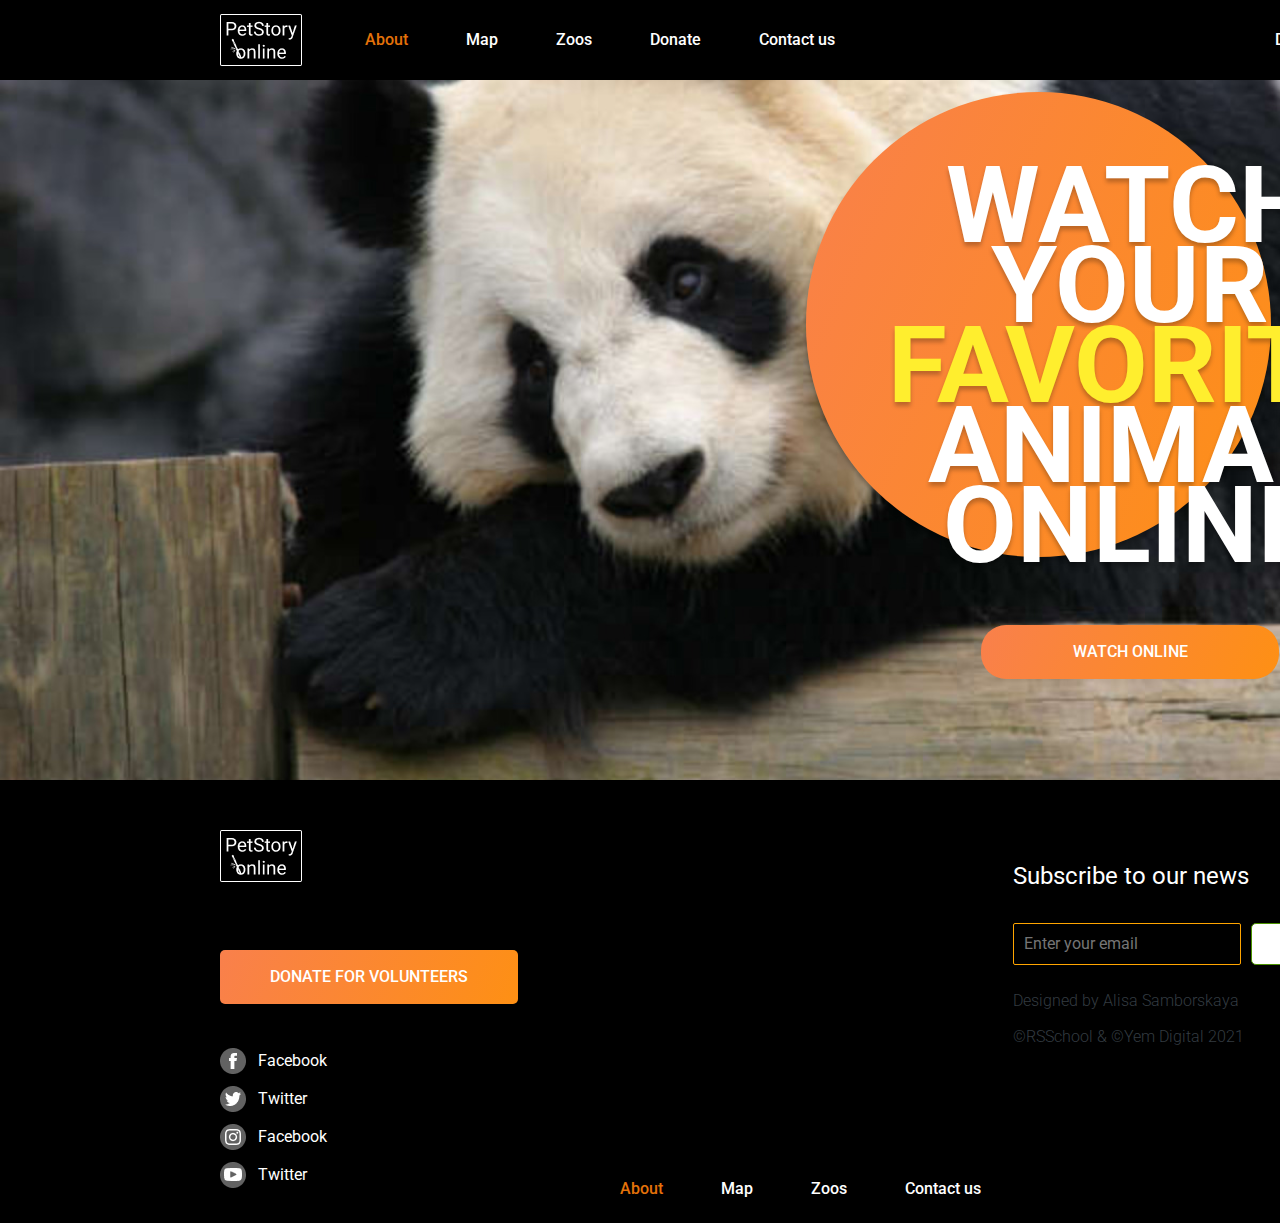
==== pages/donate/index.html @ ec84fdbc "add: donate template page" ====
<!DOCTYPE html lang="en">
<html>

<head>
  <meta charset="utf-8">

  <meta http-equiv="X-UA-Compatible" content="IE=edge">
  <title>Online ZOO</title>
  <meta name="description" content="Online Zoo - RS School task">
  <meta name="viewport" content="width=device-width, initial-scale=1">
  <link href="https://fonts.googleapis.com/css2?family=Roboto:wght@300;400;500;700&display=swap" rel="stylesheet">
  <link rel="stylesheet" href="../../assets/styles/normalize.css">
  <link rel="stylesheet" href="style.css">
</head>

<body>

  <header class="header">
    <h1 class="header_heading">PetStory Online</h1>
    <div class="header_wrapper">
      <div class="menu_wrapper">
        <a href="index.html"><img class="header_logo" src="../../assets/icons/logo_footer.png"
            alt="Online Zoo - logo"></a>

        <nav class="nav">

          <ul>
            <li><a class="nav_link current_page" href="index.html">About</a></li>
            <li><a class="nav_link" href="#map">Map</a></li>
            <li><a class="nav_link" href="#zoos">Zoos</a></li>
            <li><a class="nav_link" href="#donate">Donate</a></li>
            <li><a class="nav_link" href="#contact">Contact us</a></li>
          </ul>
        </nav>
        <a href="https://www.figma.com/file/jfEFwkXVj1WRq7sUHDr8os/PetStory-online" class="header_link">Designed by
          &copy;</a>
      </div>
    </div>
    <div class="header_banner">
      <div class="header_circle">
        <div class="header_title">Watch your <span class="yellow-text">favorite</span>
          animal online
          <button class="site_button button_rounded">Watch Online</button>
        </div>
      </div>

    </div>
  </header>





  <footer class="footer">
    <div class="section_wrapper">
      <div class="footer_wrapper">
        <div class="footer_left">
          <div class="logo footer_logo">
            <a href="#about">
              <img src="../../assets/icons/logo_footer.png" alt="PetStory logo">
              <h1 hidden>PetStory online</h1>
            </a>
          </div>
          <div class="site_button button_sharp">
            <a href="./pages/donate/index.html">Donate for volunteers</a>
          </div>


          <ul class="footer_social">
            <li class="icon_fb">
              <a href="https://facebook.com" target="_blank">
                Facebook
              </a>
            </li>
            <li class="icon_tt">
              <a href="https://twitter.com " target="_blank">
                Twitter
              </a>
            </li>
            <li class="icon_ig">
              <a href="https://instagram.com" target="_blank">
                Facebook
              </a>
            </li>
            <li class="icon_yt">
              <a href="https://youtube.com " target="_blank">
                Twitter
              </a>
            </li>
        </div>

        <div class="footer_center">
          <nav class="footer_nav nav">
            <ul>
              <li>
                <a href="#" class="nav_link  current_page">About</a>
              </li>
              <li>
                <a href="#" class="nav_link">Map</a>
              </li>
              <li>
                <a href="#" class="nav_link">Zoos</a>
              </li>
              <li>
                <a href="#" class="nav_link">Contact us</a>
              </li>
            </ul>
          </nav>
        </div>
        <div class="footer_right">
          <div class="footer_form">
            <h4 class="subtitle">Subscribe to our news</h4>
            <form class="form footer__form" action="#">
              <label class="form_label">
                <input class="footer_email" type="email" value="" title="e-mail" placeholder="Enter your email"
                  required>
              </label>
              <button class="footer_email_btn" type="submit">Submit</button>
            </form>
          </div>
          <div class="footer_copyrightk">
            <p>Designed by Alisa Samborskaya</p>
            <p>©RSSchool & ©Yem Digital 2021</p>
          </div>
        </div>

      </div>


    </div>
  </footer>


  <script src="script.js" async defer></script>
</body>

</html>
---- pages/donate/style.css ----
@import url('https://fonts.googleapis.com/css2?family=Roboto:wght@300;400;500;700&display=swap');

:root {
  --orange_main_gradient: linear-gradient(113.96deg, #F9804B 1.49%, #FE9013 101.44%);
  --yellow: #ffee2e;
  --orange_button_hover: #E47209;
  --orange_light_gradient: linear-gradient(226deg, #febdab 6.48%, #f3a9f8 22.51%, #e0d8f0 45.57%, #eaf7fe 82.33%, #eaf7fe 99.1%);
  --pink_gradient: linear-gradient(226deg, #febdab 6.48%, #f3a9f8 22.51%, #e0d8f0 45.57%, #eaf7fe 82.33%, #eaf7fe 99.1%);
  --black_blue: #333b41;
  --green: #4b9200;
  --frosted_glass_white: rgb(253, 253, 255, 0.52);
  --gray_light: #f1f3f2;
  --gray: #767474;
  --gray_smoky: #ababab;
  --rad: #d31414;
  --text_white: #ffffff;
  --orange-gradient: linear-gradient(315.75deg, rgba(254, 210, 144, 0.7) 30.06%, #FEBDAB 100.95%, rgba(254, 210, 144, 0.7) 106.36%), linear-gradient(315.75deg, rgba(254, 189, 171, 0.74) 30.06%, rgba(243, 169, 248, 0.66) 50.74%, #E0D8F0 80.49%, #EAF7FE 127.9%, #EAF7FE 149.54%), linear-gradient(315.75deg, rgba(254, 189, 171, 0.74) 30.06%, rgba(243, 169, 248, 0.66) 50.74%, #E0D8F0 80.49%, #EAF7FE 127.9%, #EAF7FE 149.54%);

}

* {
  box-sizing: border-box;
}

html {
  font-size: 10px;
}

body {
  font-family: 'Roboto', sans-serif;
  font-weight: 400;
  font-style: normal;
  line-height: 140%;
  color: var(--black_blue);

}

/* common wrapper 1160 px for all sections */
.section_wrapper {
  width: 116rem;
  margin: 0 auto;
}

h2 {
  font-family: 'Roboto';
  font-style: normal;
  font-weight: 400;
  font-size: 4.8rem;
  line-height: 120%;
  margin: 0;
  color: var(--black_blue);
}

h3 {
  font-weight: 400;
  font-style: normal;
  font-size: 3.6rem;
  color: var(--black_blue);
  text-align: center;
  line-height: 130%;
}

h4.subtitle {
  font-family: 'Roboto';
  font-style: normal;
  font-weight: 400;
  font-size: 2.4rem;
  line-height: 120%;
}

p {
  font-weight: 300;
  line-height: 130%;
  font-style: normal;
  font-size: 1.6rem;
}



.yellow-text {
  color: var(--yellow);
}

a.nav_link.current_page {
  color: var(--orange_button_hover);
}

.site_button {
  background-image: var(--orange_main_gradient);
  text-transform: uppercase;
  color: var(--text_white);
  padding: 16px 0px;
  width: 298px;
  height: 54px;
  border: none;
  font-weight: 500;
  line-height: 140%;
  font-size: 1.6rem;
  text-align: center;
  cursor: pointer;
}

.site_button a {
  text-decoration: none;
  color: white;
  text-align: center;
  padding: 16px 0px;

}

.button_rounded {
  border-radius: 25px;

}

.button_sharp {
  border-radius: 5px;
}


/* .header_circle {

  background: var(--orange_button_hover);
  border-radius: 50%;
  width: 465px;
 df height: 465px;
} */



.site_button:hover {
  background: var(--orange_button_hover);
}

.site_button:active {
  background: var(--green);
}

.wrapper {
  width: 100%;
  min-width: 160rem;
  margin: 0 auto;
}

/* HEADER  */
.header {
  width: 100%;
  min-width: 160rem;
  height: 78rem;
  background: url('../../assets/images/Giant\ Panda.png');
  background-repeat: no-repeat;
  background-position: center;
  background-size: cover;
}

.header_wrapper {
  background-color: black;
  min-width: 160rem;
  padding: 0 22rem;


}

.menu_wrapper {
  width: 116rem;
  height: 8rem;
  display: flex;
  align-items: center;
  margin: 0 auto;
}



.header_heading {
  position: absolute;
  left: -9999px;
  ;
}

.header_logo {
  width: 82px;
  height: auto;
}

.header_link {
  font-size: 1.6rem;
  color: var(--text_white);
  margin-left: auto;
  font-weight: 500;
  /* line-height: 2.2rem; */
  text-decoration: none;
  ;
}

.header_link:hover {
  color: var(--orange_button_hover);
}

.header_link:active {
  color: var(--green);
}



.header_banner {
  margin: 0 auto;
  width: 116rem;
}

div.header_circle::before {
  background: var(--orange_main_gradient);
  border-radius: 50%;
  width: 465px;
  height: 465px;
  content: "";
  display: block;
  box-shadow: 0px 4px 4px rgba(0, 0, 0, 0.25);
}

div.header_circle {
  /* background: var(--orange_main_gradient); */
  width: 574px;
  height: 474px;
  margin-left: auto;
  /* margin-top: 8.6rem; */
  position: relative;
  top: 1.2rem;

}

div.header_title {
  color: var(--text_white);
  text-transform: uppercase;
  text-align: center;
  text-shadow: 0px 4px 4px rgba(0, 0, 0, 0.25);
  font-weight: 700;
  font-size: 10.65rem;
  line-height: 75%;
  width: 500px;
  position: absolute;
  top: 7.4rem;
  left: 7.4rem;

}


.header_title .site_button {
  margin-top: 6rem;
}


/* navigation */
nav ul {
  display: flex;
  column-gap: 5.8rem;
  padding-left: 6.3rem;
}

.nav ul li {
  list-style-type: none;

}

.nav ul li a {
  text-decoration: none;
  font-size: 1.6rem;
  color: var(--text_white);
  font-weight: 500;
  line-height: 2.2rem;
}

.nav_link:hover {
  background: var(--orange_main_gradient);
  -webkit-background-clip: text;
  -webkit-text-fill-color: transparent;
  background-clip: text;

}

.nav_link:active {
  background: var(--green);
  -webkit-background-clip: text;
  -webkit-text-fill-color: transparent;
  background-clip: text;
}

/* end of navigation */
/* end of header */

/* FOOTER */
.footer {
  width: 100%;
  min-width: 160rem;
  height: 443px;
  background-color: black;
  padding-top: 5rem;
}

.footer_wrapper {
  display: flex;
  flex-direction: row;

  justify-content: space-between;
}

.footer_logo {
  margin-bottom: 6.8rem;
}

nav.footer_nav ul {
  padding: 0;
  gap: 5.8rem;
}

ul.footer_social {
  padding: 0;
  margin-top: 4.4rem;
}

ul.footer_social li {
  list-style-type: none;
  margin-bottom: 1rem;
  line-height: 2.6rem;
}

ul.footer_social li a {
  text-decoration: none;
  font-size: 1.6rem;
  color: var(--text_white);
  font-weight: 400;

}

ul.footer_social li a:active {
  color: var(--green);
}

ul.footer_social li:before {
  content: "";
  display: block;
  width: 26px;
  height: 26px;
  float: left;
  margin: 0 12px 0 0;
}

.icon_fb:before {
  background: url("../../assets/icons/facebook.png") no-repeat;
}

.icon_ig:before {
  background: url("../../assets/icons/instagram.png") no-repeat;
}

.icon_yt:before {
  background: url("../../assets/icons/youtube.png") no-repeat;
}

.icon_tt:before {
  background: url("../../assets/icons/twitter.png") no-repeat;



}

.footer_left {
  display: flex;
  flex-direction: column;
  width: 367px;
}

.footer_center {
  display: flex;
  align-items: flex-end;
}

.footer_right {
  display: flex;
  flex-direction: column;
  justify-items: flex-start;
  width: 367px;

}

.footer_form {

  justify-content: space-between;
}

.footer_form form {
  display: flex;
  gap: 10px;
}


.footer__form {
  display: flex;
  justify-content: flex-end;
  gap: 10px;
}

.footer_email {
  padding: 10px 7px 10px 10px;
  width: 228px;
  height: 42px;
  font-style: normal;
  font-weight: 400;
  font-size: 16px;
  line-height: 140%;
  color: var(--light_gray);
  background-color: transparent;
  border: 1px solid orange;
  border-radius: 2px;
}

input:focus {
  outline: none;
}

form:invalid input:focus {
  color: var(--red);
}

form:valid input:focus {
  color: var(--green);
}

input:default {
  border: 0.8px solid var(--orange);
  ;
}

input:focus:invalid {
  border: 0.8px solid var(--rad);
}

input:focus:valid {
  border: 0.8px solid var(--green);
}

form:invalid .footer_email_btn {
  border: 1px solid var(--green);
  background: white;
}

form:valid .footer_email_btn {
  border: 1px solid var(--black_blue);
  color: var(--black_blue);
}

form:valid .footer_email_btn:active {
  transform: scale(1);
  color: var(--green);
  border: 1px solid var(--green);
}

.footer_email_btn {
  width: 129px;
  height: 42px;
  font-style: normal;
  font-weight: 400;
  font-size: 16px;
  line-height: 140%;
  background: var(--light_gray);
  border-radius: 5px;
  cursor: pointer;
}



.footer_email_button:active {
  color: var(--green);
  border: 1px solid var(--green);
}



.footer_right h4 {
  color: white;

}

#input-email {
  width: 228px;
  height: 42px;
  display: block;
  background: unset;
  color: white;
  border-radius: 2px;
  border: none;
  border: 1px solid var(--Orange-2);
  padding: 10px;
}

#input-email::placeholder {
  /* padding: 10px; */
  color: #bdbdbd;
}

.submit {
  display: block;
  width: 129px;
  height: 42px;
  color: #4b9200;
  background: #f1f3f2;
  border: 1px solid #4b9200;
  border-radius: 5px;
}

/* END OF FOOTER */


/*  Section backstage */


section#backstage {

  width: 100%;
  max-width: 100%;
  padding: 14rem 0 17.8rem;
  background-image: url(../../assets/images/flower_foto1.png);
  background-position: right -29px bottom 94px;
  background-repeat: no-repeat;

}

.backstage_wrapper {
  width: 116rem;

  display: flex;
  justify-content: space-between;
}

.backstage_wrapper_img {

  width: 609px;
  height: 403px;
}

.backstage_wrapper_txt {
  width: 465px;
}

.backstage_wrapper_txt p {
  margin-top: 2rem;

  font-weight: 400;
  font-size: 16px;
  line-height: 140%;
}

.backstage_wrapper_txt h4 {
  margin-top: 5.4rem;
  margin-bottom: 3.1rem
}

.backstage_p_bottom {
  margin-bottom: 0rem;

}

.backstage_h4_subtitle {
  margin-top: 5.4rem;
}

/* end of section backstage */

#animals-gallery {
  padding-bottom: 10rem;

  background: url(../../assets/images/strelitzia\ 1.png) right 0px bottom no-repeat,
    url(../../assets/images/palm_foto.png) left 0px bottom no-repeat;
}



.pets_wrapper {
  display: flex;
  flex-wrap: wrap;
  justify-content: center;
  gap: 2rem 3rem;
  width: 100%;
  margin: 0 auto;
  margin-bottom: 8rem;
}

.pets_item {
  background: white;

  border-radius: 4px;


}

.pets_arrows {
  position: relative;
  top: 463px;
  left: 65px;
  display: flex;
  justify-content: space-between;
  width: 1322px;
}

.pets_arrows_right,
.pets_arrows_left {
  background-position: center;
  background-repeat: no-repeat;
  border-radius: 50%;
  height: 62px;
  border: none;
  width: 62px;
}

.pets_arrows_right {
  background-image: url(../../assets/icons/arrow_elips_1.svg), var(--orange-gradient);
}

.pets_arrows_left {
  background-image: url(../../assets/icons/arrow_elips_2.svg), var(--orange-gradient);
}

.pets_arrows_right:hover {
  background-image: url(../../assets/icons/arrow_elips_1.svg), var(--orange_button_hover);

}

.pets_arrows_left:hover {
  background-image: url(../../assets/icons/arrow_elips_2.svg), var(--orange_button_hover);

}

.pets_arrows_right:active {
  background-image: url(../../assets/icons/arrow_elips_1.svg), var(--green);

}

.pets_arrows_left:active {
  background-image: url(../../assets/icons/arrow_elips_2.svg), var(--green);

}


.pets_item_border {
  border-radius: 5px;

  background: linear-gradient(113.96deg, #FA6F32 1.49%, #FE9013 101.44%);

  padding: 1px;
}

img.pets_item_image {
  width: 364px;
}

.pets_item_desc_wrapper {
  display: flex;
  justify-content: space-between;
  align-items: center;
  ;
}

.pets_item_description_title {
  color: #000000;
  font-style: normal;
  font-weight: 500;
  font-size: 1.6rem;
  line-height: 140%;
  text-transform: uppercase;
  margin-top: 0.8rem;
  margin-left: 1.6rem;
  margin-bottom: 0rem;
}


.pets_item_desc_title {
  display: flex;
  flex-direction: column;
  justify-content: center;
}

.pets_item_description_text_bottom {
  font-style: normal;
  font-weight: 300;
  font-size: 1.5rem;
  line-height: 110%;
  margin: -0.2rem 0 1.3rem 1.6rem;
}

.food_icon {
  width: 48px;
  height: 38px;
  background-position: top right;
  margin-top: 1rem;
  margin-right: 1.2rem;
  ;
  background-repeat: no-repeat;
}

.meat {
  background-image: url(../../assets/icons/meet-fish_icon.svg);
  margin-top: 0.4rem;
  margin-right: 0.8rem;
  ;
  z-index: 1;
}

.herb {
  background-image: url(../../assets/icons/banana-bamboo_icon.svg);
  z-index: 1;
}

/* pick and feed section */
#pick-and-feed {
  background: var(--orange-gradient);
  padding-top: 6.9rem;
  padding-bottom: 10rem;
  ;

}

.h2_orange {
  color: #FE9013;
  text-align: center;

}

.pick_wrapper h3 {
  margin-bottom: 4rem;
}

.pick_wrapper {
  background: var(--frosted_glass_white);

  border-radius: 20px;
  padding: 4.4rem 9.9rem 5.9rem;
}

.howit_card {
  width: 168px;
  height: 244px;

}

.vector_wrapper {
  height: 168px;
  width: 69px;
  display: flex;
  align-items: center;
  /* justify-content: center; */
}

.howit_wrapper {
  display: flex;
  flex-direction: row;
  align-items: flex-start;
  justify-content: center;
  gap: 30px;
  height: 244px;

}

.icon_wrapper {
  width: 168px;
  height: 168px;
  border: orange solid 1px;
  border-radius: 5px;
  background: white;
  display: flex;
  flex-direction: column;
  justify-content: center;
  align-items: center;
}

.button_wrapper {
  margin-top: 6rem;
  width: 100%;
  text-align: center;
}

/* end of pick and feed section */

/* testimonials */


.testimonials_wrapper {
  display: flex;
  flex-direction: row;
  justify-content: space-between;
}

.testimonials_card_wrapper {
  display: flex;
  padding: 2px;
  background: var(--pink_gradient);
  border-radius: 20px;
}




#testimonials {

  background-image: url(../../assets/images/leav_foto.png);
  background-position: right -40px bottom -134px;
  background-repeat: no-repeat;
  padding-bottom: 176px;

}

#testimonials h3 {
  font-size: 3.6rem;
  line-height: 130%;
  ;
  margin-top: 14rem;
}

.testimonials_wrapper {
  display: flex;
  flex-direction: column;
  gap: 22px;
}



.testimonials_slider {
  overflow: hidden;
  position: relative;
  height: 390px;
  padding: 1px;
  margin-top: 5rem;
}

.testimonials_cards {
  position: absolute;
  top: 0;
  left: 0;
  display: flex;
  gap: 29px;
  transition: 0.5s;
}

.testimonial_card_frame {
  display: flex;
  padding: 2px;
  background: var(--pink_gradient);
  border-radius: 20px;
}

.testimonial_card {
  display: flex;
  flex-direction: column;
  gap: 10px;
  width: 264px;
  height: 386px;
  padding: 14px 13px 19px 15px;
  background-color: var(--gray_light);
  border-radius: 20px;
}

.testimonial_card_visitor {
  display: flex;
  gap: 10px;
}

.testimonial_card_img {
  width: 37px;
  height: 37px;
  background-image: url(../../assets/images/user_icon.png);
  background-position: center;
  background-repeat: no-repeat;
}

.testimonial_card_name {
  margin-top: 0rem;
  margin-bottom: 0rem;
  line-height: 120%;
  color: #000000;
}

.testimonial_card_data {
  display: flex;
  gap: 6px;
  font-weight: 300;
  font-size: 15px;
  line-height: 120%;
  color: var(--gray_smoky);
}

.testimonial_card_data p,
.testimonial_card_message {
  margin-top: 0rem;
  margin-bottom: 0rem;
}

.testimonial_card_img2 {
  background-image: url(../../assets/images/Ellipse\ 2.png);
}

.testimonial_card_img3 {
  background-image: url(../../assets/images/Ellipse\ 2-1.png);
}

.testimonial_card_img4 {
  background-image: url(../../assets/images/Ellipse\ 2-2.png);
}

.testimonial_card_message {
  overflow: hidden;
  max-height: 308px;
  font-weight: 300;
  font-size: 15px;
  line-height: 120%;
  color: var(--gray);
}

.scroll_wrapper {
  width: 116rem;
  height: 8px;
  display: flex;
}

.testimonials_scroll {
  align-self: center;
  width: 599px;
  height: 6px;
  margin-bottom: 8px;
}

.testimonials_scroll::before {
  content: '';



  background: var(--pink_gradient);
  border-radius: 5px;
}




/* end of testimonials */
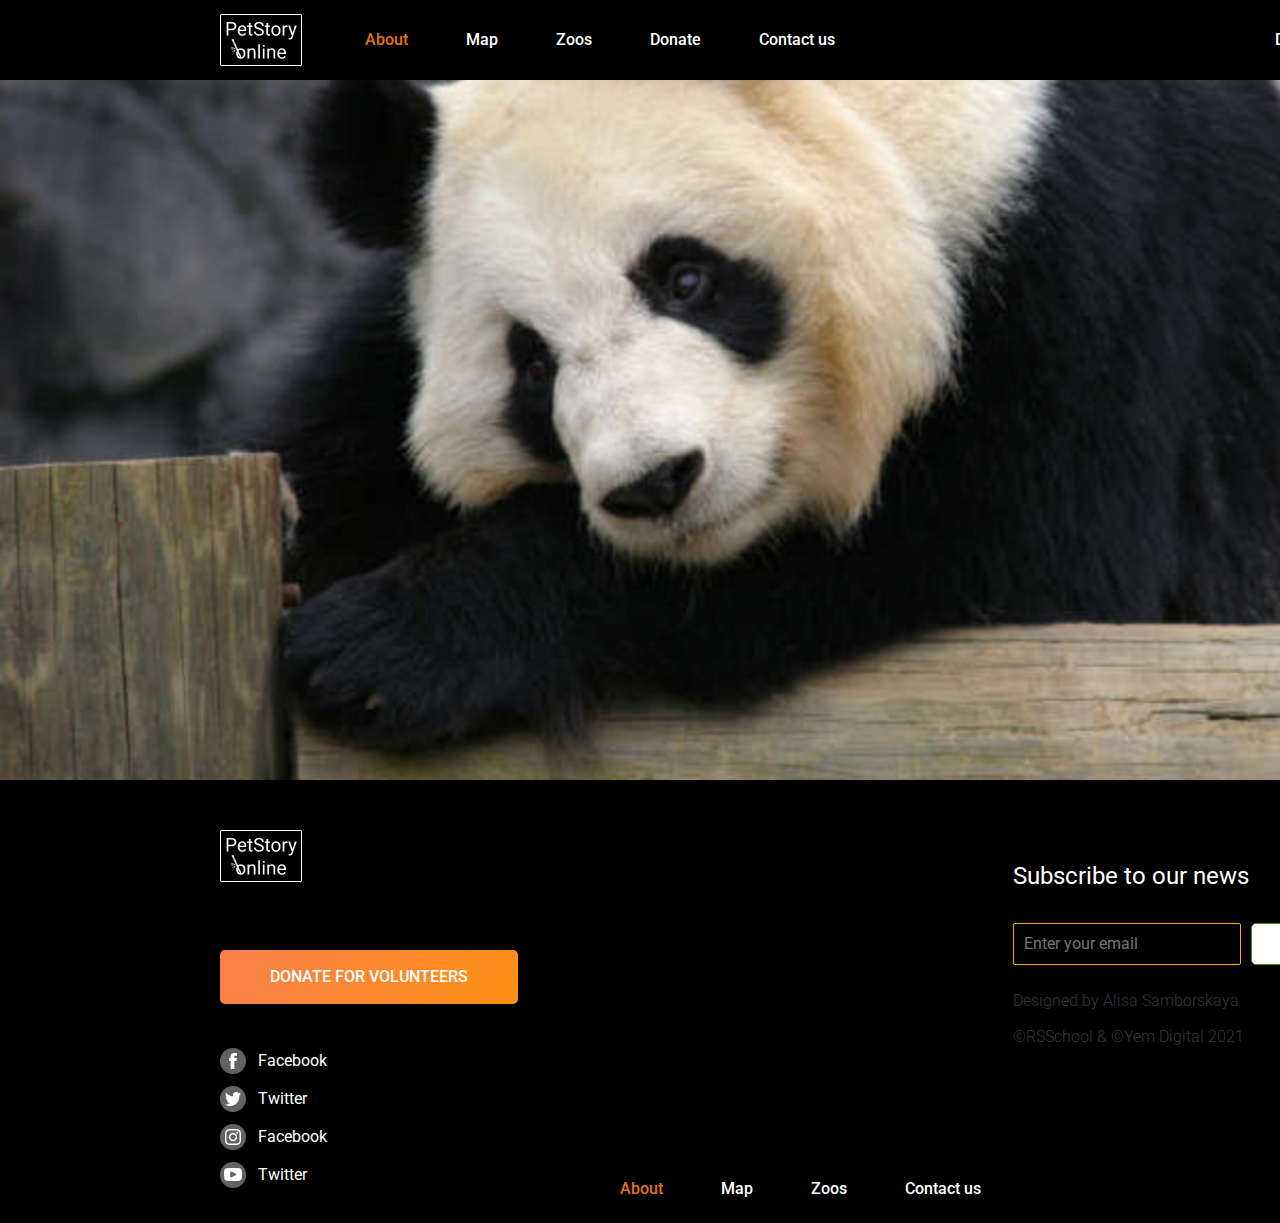
==== commit 840821af: "fix: header in donate page" ====
--- a/pages/donate/index.html
+++ b/pages/donate/index.html
@@ -37,12 +37,7 @@
       </div>
     </div>
     <div class="header_banner">
-      <div class="header_circle">
-        <div class="header_title">Watch your <span class="yellow-text">favorite</span>
-          animal online
-          <button class="site_button button_rounded">Watch Online</button>
-        </div>
-      </div>
+
 
     </div>
   </header>
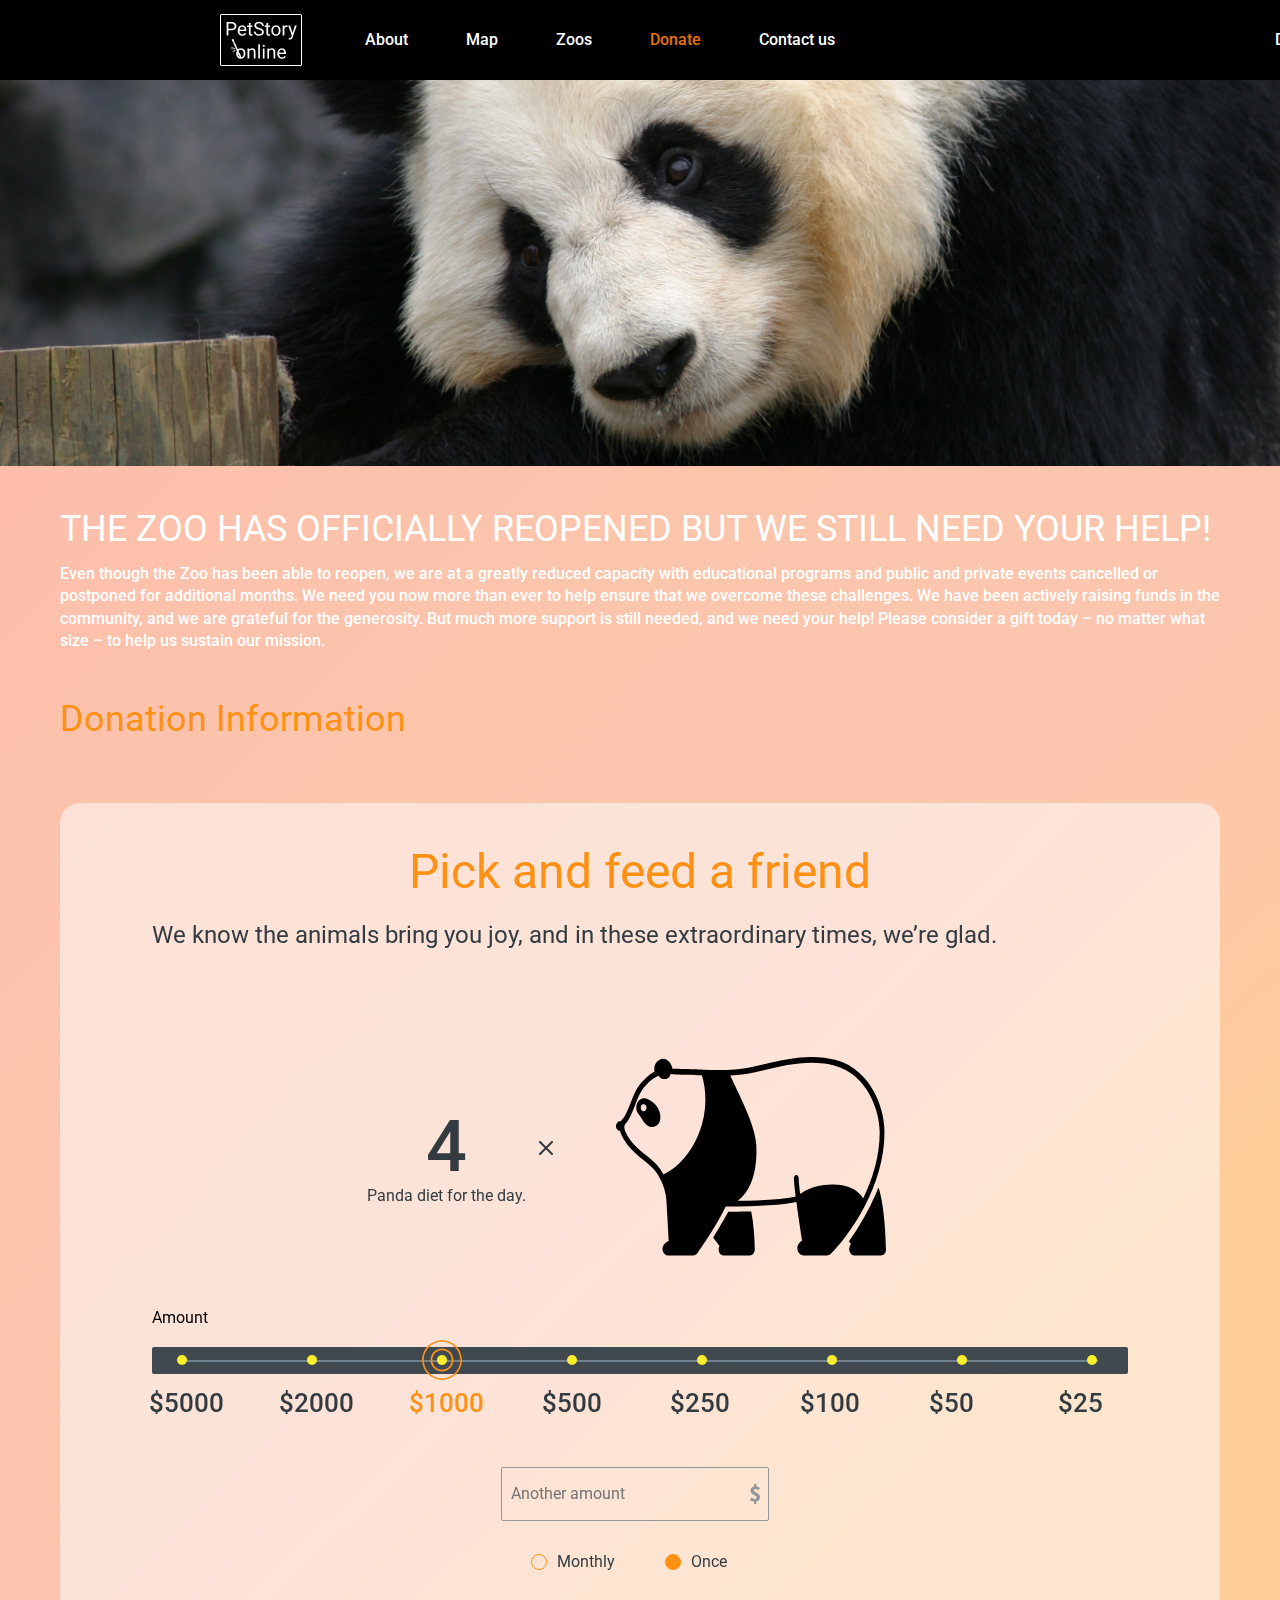
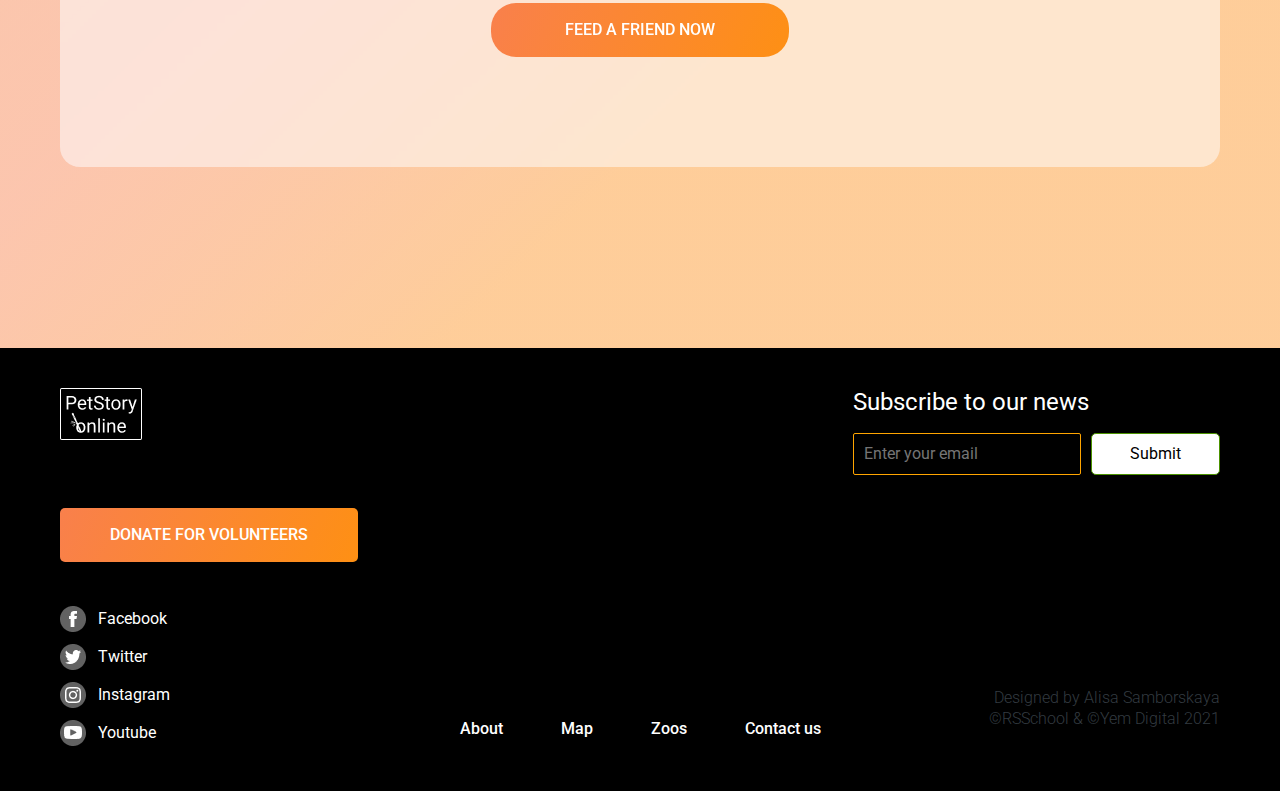
==== commit c6b28bde: "feature: add donate page" ====
--- a/pages/donate/index.html
+++ b/pages/donate/index.html
@@ -10,76 +10,187 @@
   <meta name="viewport" content="width=device-width, initial-scale=1">
   <link href="https://fonts.googleapis.com/css2?family=Roboto:wght@300;400;500;700&display=swap" rel="stylesheet">
   <link rel="stylesheet" href="../../assets/styles/normalize.css">
-  <link rel="stylesheet" href="style.css">
+  <link rel="stylesheet" href="stylex.css">
 </head>
 
 <body>
-
+  <!-- header -->
   <header class="header">
     <h1 class="header_heading">PetStory Online</h1>
     <div class="header_wrapper">
       <div class="menu_wrapper">
-        <a href="index.html"><img class="header_logo" src="../../assets/icons/logo_footer.png"
+        <a href="../main/index.html"><img class="header_logo" src="../../assets/icons/logo_footer.png"
             alt="Online Zoo - logo"></a>
 
         <nav class="nav">
 
           <ul>
-            <li><a class="nav_link current_page" href="index.html">About</a></li>
+            <li><a class="nav_link " href="index.html">About</a></li>
             <li><a class="nav_link" href="#map">Map</a></li>
             <li><a class="nav_link" href="#zoos">Zoos</a></li>
-            <li><a class="nav_link" href="#donate">Donate</a></li>
+            <li><a class="nav_link current_page" href="#">Donate</a></li>
             <li><a class="nav_link" href="#contact">Contact us</a></li>
           </ul>
         </nav>
-        <a href="https://www.figma.com/file/jfEFwkXVj1WRq7sUHDr8os/PetStory-online" class="header_link">Designed by
+        <a href="https://www.figma.com/file/jfEFwkXVj1WRq7sUHDr8os/PetStory-online" target="_blank"
+          class="header_link">Designed by
           &copy;</a>
       </div>
-    </div>
-    <div class="header_banner">
-
-
     </div>
   </header>
 
 
 
-
-
+  <main>
+    <div class="header_banner donate_banner">
+      <div class="header_banner_wrapper">
+
+      </div>
+    </div>
+    <section id="help">
+      <div class="section_wrapper">
+        <h3>THE ZOO HAS OFFICIALLY REOPENED BUT WE STILL NEED YOUR HELP!</h3>
+        <p>Even though the Zoo has been able to reopen, we are at a greatly reduced capacity
+          with educational programs and public and private events cancelled or postponed for
+          additional months. We need you now more than ever to help ensure that we overcome
+          these challenges. We have been actively raising funds in the community, and we are
+          grateful for the generosity. But much more support is still needed, and we need your
+          help!
+          Please consider a gift today – no matter what size – to help us sustain our mission.</p>
+
+
+        <h3 class="orange-text">Donation Information</h3>
+
+        <div class="help_wrapper">
+          <h2>Pick and feed a friend</h2>
+          <h5 class="subtitle_p">We know the animals bring you joy, and in these extraordinary times, we’re glad.</h5>
+
+          <div class="animal-widget">
+            <div class="animal-widget-num">
+              <div class="widget-number">4</div>
+              <span class="widget-txt">Panda diet for the day.</span>
+            </div>
+            <div class="animal-widget-x"><img src="../../assets/icons/x_icon.svg" alt="x icon"></div>
+            <div class="animal-widget-icon"><img src="../../assets/icons/panda.svg" alt="panda icon"></div>
+          </div>
+
+
+
+
+          <form class="donate-form" action="#">
+            <fieldset id="range-field">
+              <p class="widget-amount">Amount</p>
+              <div class="donate-form-warpper">
+                <span class="range-line"></span>
+                <div id="range-wrapper">
+                  <div class="range-input-box">
+                    <input id="usd-5000" type="radio" class="range-input-amount" name="amount">
+                    <span class="range-amount-icon"></span>
+                    <label id="range-txt-5000" class="range-input-value" for="usd-5000">$5000</label>
+                  </div>
+                  <div class="range-input-box">
+                    <input id="usd-2000" type="radio" class="range-input-amount" name="amount">
+                    <span class="range-amount-icon"></span>
+                    <label id="range-txt-2000" class="range-input-value" for="usd-2000">$2000</label>
+                  </div>
+                  <div class="range-input-box">
+                    <input id="usd-1000" type="radio" class="range-input-amount" name="amount" checked>
+                    <span class="range-amount-icon"></span>
+                    <label id="range-txt-1000" class="range-input-value" for="usd-1000">$1000</label>
+                  </div>
+                  <div class="range-input-box">
+                    <input id="usd-500" type="radio" class="range-input-amount" name="amount">
+                    <span class="range-amount-icon"></span>
+                    <label id="range-txt-500" class="range-input-value" for="usd-500">$500</label>
+                  </div>
+                  <div class="range-input-box">
+                    <input id="usd-250" type="radio" class="range-input-amount" name="amount">
+                    <span class="range-amount-icon"></span>
+                    <label id="range-txt-250" class="range-input-value" for="usd-250">$250</label>
+                  </div>
+                  <div class="range-input-box">
+                    <input id="usd-100" type="radio" class="range-input-amount" name="amount">
+                    <span class="range-amount-icon"></span>
+                    <label id="range-txt-100" class="range-input-value" for="usd-100">$100</label>
+                  </div>
+                  <div class="range-input-box">
+                    <input id="usd-50" type="radio" class="range-input-amount" name="amount">
+                    <span class="range-amount-icon"></span>
+                    <label id="range-txt-50" class="range-input-value" for="usd-50">$50</label>
+                  </div>
+                  <div class="range-input-box">
+                    <input id="usd-25" type="radio" class="range-input-amount" name="amount">
+                    <span class="range-amount-icon"></span>
+                    <label id="range-txt-25" class="range-input-value" for="usd-25">$25</label>
+                  </div>
+                </div>
+              </div>
+
+
+            </fieldset>
+
+            <div class="donate-form-input-wrapper">
+              <input class="donate-form-input-cash" type="number" pattern="[0-9]{4}" min="0" max="9999" step="1"
+                id="donate-form-num" placeholder="Another amount" name="donate-form-num">
+              <span class="donate-form-suffix"></span>
+            </div>
+            <div class="donate-form-radio">
+              <div class="radio-group">
+                <input class="orange-radio" type="radio" id="form-monthly" name="subscription-form" value="monthly">
+                <label for="form-monthly">Monthly</label>
+              </div>
+
+              <div class="radio-group">
+                <input class="orange-radio" type="radio" id="form-once" name="subscription-form" value="Once" checked>
+                <label for="form-once">Once</label>
+              </div>
+            </div>
+            <div class="button_wrapper">
+              <button type="submit" class="site_button button_rounded">Feed a friend now</button>
+            </div>
+          </form>
+
+        </div>
+      </div>
+    </section>
+  </main>
+
+
+  <!-- footer -->
   <footer class="footer">
     <div class="section_wrapper">
       <div class="footer_wrapper">
         <div class="footer_left">
           <div class="logo footer_logo">
-            <a href="#about">
+            <a href="#">
               <img src="../../assets/icons/logo_footer.png" alt="PetStory logo">
               <h1 hidden>PetStory online</h1>
             </a>
           </div>
           <div class="site_button button_sharp">
-            <a href="./pages/donate/index.html">Donate for volunteers</a>
+            <a href="../../pages/donate/index.html">Donate for volunteers</a>
           </div>
 
 
           <ul class="footer_social">
             <li class="icon_fb">
-              <a href="https://facebook.com" target="_blank">
+              <a href="https://www.facebook.com" target="_blank">
                 Facebook
               </a>
             </li>
             <li class="icon_tt">
-              <a href="https://twitter.com " target="_blank">
+              <a href="https://www.twitter.com " target="_blank">
                 Twitter
               </a>
             </li>
             <li class="icon_ig">
               <a href="https://instagram.com" target="_blank">
-                Facebook
+                Instagram
               </a>
             </li>
             <li class="icon_yt">
-              <a href="https://youtube.com " target="_blank">
-                Twitter
+              <a href="https://www.youtube.com " target="_blank">
+                Youtube
               </a>
             </li>
         </div>
@@ -88,16 +199,16 @@
           <nav class="footer_nav nav">
             <ul>
               <li>
-                <a href="#" class="nav_link  current_page">About</a>
-              </li>
-              <li>
-                <a href="#" class="nav_link">Map</a>
-              </li>
-              <li>
-                <a href="#" class="nav_link">Zoos</a>
-              </li>
-              <li>
-                <a href="#" class="nav_link">Contact us</a>
+                <a href="../main/index.html" class="nav_link">About</a>
+              </li>
+              <li>
+                <a class="nav_link">Map</a>
+              </li>
+              <li>
+                <a class="nav_link">Zoos</a>
+              </li>
+              <li>
+                <a class="nav_link">Contact us</a>
               </li>
             </ul>
           </nav>
@@ -125,8 +236,8 @@
     </div>
   </footer>
 
-
-  <script src="script.js" async defer></script>
+  <script src="script.js"></script>
 </body>
 
+
 </html>--- a/pages/donate/stylex.css
+++ b/pages/donate/stylex.css
@@ -0,0 +1,1347 @@
+:root {
+  --orange_main_gradient: linear-gradient(113.96deg, #F9804B 1.49%, #FE9013 101.44%);
+  --yellow: #ffee2e;
+  --orange_button_hover: #E47209;
+  --orange_light_gradient: linear-gradient(226deg, #febdab 6.48%, #f3a9f8 22.51%, #e0d8f0 45.57%, #eaf7fe 82.33%, #eaf7fe 99.1%);
+  --pink_gradient: linear-gradient(226deg, #febdab 6.48%, #f3a9f8 22.51%, #e0d8f0 45.57%, #eaf7fe 82.33%, #eaf7fe 99.1%);
+  --black_blue: #333b41;
+  --green: #4b9200;
+  --frosted_glass_white: rgb(253, 253, 255, 0.52);
+  --gray_light: #f1f3f2;
+  --gray: #767474;
+  --gray_smoky: #ababab;
+  --rad: #d31414;
+  --text_white: #ffffff;
+  --orange-gradient: linear-gradient(315.75deg, rgba(254, 210, 144, 0.7) 30.06%, #FEBDAB 100.95%, rgba(254, 210, 144, 0.7) 106.36%), linear-gradient(315.75deg, rgba(254, 189, 171, 0.74) 30.06%, rgba(243, 169, 248, 0.66) 50.74%, #E0D8F0 80.49%, #EAF7FE 127.9%, #EAF7FE 149.54%), linear-gradient(315.75deg, rgba(254, 189, 171, 0.74) 30.06%, rgba(243, 169, 248, 0.66) 50.74%, #E0D8F0 80.49%, #EAF7FE 127.9%, #EAF7FE 149.54%);
+
+}
+
+* {
+  box-sizing: border-box;
+  padding: 0;
+  margin: 0;
+}
+
+fieldset {
+  border: none;
+}
+
+
+html {
+  font-size: 10px;
+  scroll-behavior: smooth;
+}
+
+body {
+  font-family: 'Roboto', sans-serif;
+  font-weight: 400;
+  font-style: normal;
+  line-height: 140%;
+  color: var(--black_blue);
+
+}
+
+main {
+  margin: 0 auto;
+}
+
+.section_wrapper {
+  width: 116rem;
+  margin: 0 auto;
+}
+
+/* TYPO */
+
+
+h2 {
+  font-family: 'Roboto';
+  font-style: normal;
+  font-weight: 400;
+  font-size: 4.8rem;
+  line-height: 120%;
+  margin: 0;
+  color: var(--black_blue);
+}
+
+h3 {
+  font-weight: 400;
+  font-style: normal;
+  font-size: 3.6rem;
+  color: var(--black_blue);
+  text-align: center;
+  line-height: 130%;
+}
+
+h4.subtitle {
+  font-family: 'Roboto';
+  font-style: normal;
+  font-weight: 400;
+  font-size: 2.4rem;
+  line-height: 120%;
+  margin-bottom: 1.6rem;
+}
+
+p {
+  font-weight: 300;
+  line-height: 130%;
+  font-style: normal;
+  font-size: 1.6rem;
+}
+
+
+
+.yellow-text {
+  color: var(--yellow);
+}
+
+
+
+a.nav_link.current_page {
+  color: var(--orange_button_hover);
+}
+
+a.nav_link {
+  cursor: poiner;
+}
+
+.header_wrapper {
+  background-color: black;
+  width: 100%;
+  padding: 0 22rem;
+
+
+}
+
+.menu_wrapper {
+  width: 116rem;
+  height: 8rem;
+  display: flex;
+  align-items: center;
+  margin: 0 auto;
+}
+
+
+
+.header_heading {
+  position: absolute;
+  left: -9999px;
+  ;
+}
+
+.header_logo {
+  width: 82px;
+  height: auto;
+}
+
+.header_link {
+  font-size: 1.6rem;
+  color: var(--text_white);
+  margin-left: auto;
+  font-weight: 500;
+  /* line-height: 2.2rem; */
+  text-decoration: none;
+  ;
+}
+
+.header_link:hover {
+  color: var(--orange_button_hover);
+}
+
+.header_link:active {
+  color: var(--green);
+}
+
+div.header_title {
+  color: var(--text_white);
+  text-transform: uppercase;
+  text-align: center;
+  text-shadow: 0px 4px 4px rgba(0, 0, 0, 0.25);
+  font-weight: 700;
+  font-size: 10.65rem;
+  line-height: 75%;
+  width: 500px;
+  position: absolute;
+  top: 7.4rem;
+  left: 7.4rem;
+
+}
+
+
+.header_title .site_button {
+  margin-top: 6rem;
+}
+
+.header_banner_wrapper {
+  margin: 0 auto;
+  width: 116rem;
+}
+
+.header_banner {
+  width: 100%;
+  height: 70rem;
+  background: url('../../assets/images/Giant\ Panda.png') 10%;
+  background-repeat: no-repeat;
+
+  background-size: cover;
+}
+
+.donate_banner {
+  height: 38.6rem;
+  background: url('../../assets/images/panda_bg.png');
+  background-repeat: no-repeat;
+  background-size: cover;
+  background-position: 0 0px;
+}
+
+div.header_circle::before {
+  background: var(--orange_main_gradient);
+  border-radius: 50%;
+  width: 465px;
+  height: 465px;
+  content: "";
+  display: block;
+  box-shadow: 0px 4px 4px rgba(0, 0, 0, 0.25);
+}
+
+div.header_circle {
+  /* background: var(--orange_main_gradient); */
+  width: 574px;
+  height: 474px;
+  margin-left: auto;
+  /* margin-top: 8.6rem; */
+  position: relative;
+  top: 1.2rem;
+
+}
+
+nav ul {
+  display: flex;
+  column-gap: 5.8rem;
+  padding-left: 6.3rem;
+}
+
+.nav ul li {
+  list-style-type: none;
+
+}
+
+.nav ul li a {
+  text-decoration: none;
+  font-size: 1.6rem;
+  color: var(--text_white);
+  font-weight: 500;
+  line-height: 2.2rem;
+}
+
+.nav_link:hover {
+  background: var(--orange_main_gradient);
+  -webkit-background-clip: text;
+  -webkit-text-fill-color: transparent;
+  background-clip: text;
+  cursor: pointer;
+
+}
+
+.nav_link:active {
+  background: var(--green);
+  -webkit-background-clip: text;
+  -webkit-text-fill-color: transparent;
+  background-clip: text;
+}
+
+/* Watch block */
+
+.watch-block {
+  width: 100%;
+  height: 750px;
+  background-image: url(../../assets/images/giant_panda.png);
+  background-position: center;
+  background-repeat: no-repeat;
+  background-size: 100%;
+  box-sizing: border-box;
+}
+
+
+
+.watch-text {
+  position: absolute;
+  width: 500.31px;
+  height: 400px;
+  left: calc(50% - 500.31px/2 + 330.15px);
+  top: 70px;
+}
+
+.watch-text p {
+  font-style: normal;
+  font-weight: 700;
+  font-size: 106.496px;
+  line-height: 75%;
+
+  text-align: center;
+  text-transform: uppercase;
+
+  color: #FFFFFF;
+}
+
+.yellow-text {
+  color: #FFEE2E
+}
+
+
+
+/* Back */
+
+#backstage {
+  width: 100%;
+  height: 500px;
+  position: relative;
+
+
+}
+
+.flowers-backg {
+  position: absolute;
+  right: 0;
+  top: -120px;
+}
+
+.backstage-wrapper {
+  display: flex;
+  width: 116rem;
+  height: 40rem;
+  margin: 140px auto;
+
+}
+
+.backstage-txt {
+  padding: 0 0 0 8.7rem;
+}
+
+.backstage-txt h2 {
+  font-style: normal;
+  margin: 0;
+  font-weight: 400;
+  font-size: 48px;
+  line-height: 120%;
+  color: var(--black_blue);
+  margin-bottom: 2rem
+}
+
+.backstage-txt h2+p {
+
+  line-height: 130%;
+
+
+
+
+}
+
+.backstage-txt p {
+  font-style: normal;
+  font-weight: 400;
+  font-size: 16px;
+  line-height: 140%;
+  color: var(--black_blue);
+
+
+
+}
+
+.backstage-txt h4 {
+  font-style: normal;
+  font-weight: 400;
+  font-size: 2.4rem;
+  line-height: 250%;
+  color: var(--black_blue);
+  margin-block: 4rem 1.8rem;
+}
+
+/* Animals */
+
+
+#pets {
+  position: relative;
+  padding-bottom: 100px;
+}
+
+
+
+
+#pets .animal_cards {
+  display: grid;
+  grid-template-columns: repeat(3, 1fr);
+  gap: 20px 30px;
+  margin-top: 8rem;
+  position: relative;
+}
+
+#pets h3 {
+  font-size: 16px;
+  font-weight: 500;
+  line-height: 22.4px;
+  text-align: left;
+}
+
+#pets h4 {
+  font-size: 15px;
+  font-weight: 300;
+  line-height: 18px;
+}
+
+#pets figure {
+  border: 1px solid #FA6F32;
+  border-radius: 5px;
+  position: relative;
+  width: 366px;
+  overflow: hidden;
+}
+
+.pet_caption {
+
+  display: flex;
+  align-items: center;
+  justify-content: space-between;
+  padding: 8px 13px 13px 16px;
+  width: 100%;
+  background-color: white;
+  position: relative;
+  bottom: 0;
+  transition: all 1s;
+
+}
+
+@keyframes hover_pet {
+  0% {
+    filter: brightness(1);
+    transform: translateY(0);
+  }
+
+  100% {
+    filter: brightness(0.1);
+    opacity: 0.7;
+    transform: scale(1.5);
+  }
+}
+
+figure img:hover {
+
+  animation: hover_pet 1s ease 0s 1 normal forwards
+}
+
+figure:hover .pet_caption {
+  bottom: 150px;
+}
+
+
+
+
+#pets .right_button,
+#pets .left_button {
+  position: absolute;
+  top: calc(50% - 31px);
+  background: linear-gradient(113.96deg, #F9804B 1.49%, #FE9013 101.44%);
+  border: orange;
+  width: 62px;
+  height: 62px;
+
+  border-radius: 50%;
+}
+
+#pets button:hover {
+  background: #E47209;
+  cursor: pointer;
+}
+
+#pets button:active {
+  background: #4B9200;
+}
+
+#pets button:disabled {
+  background: #767474;
+}
+
+#pets .left_button {
+  position: absolute;
+  left: calc(-62px - 20px);
+}
+
+#pets .right_button {
+  position: absolute;
+  right: calc(-20px - 62px);
+}
+
+#pets .fav_wrapper {
+  display: flex;
+  justify-content: space-around;
+}
+
+#pets .fav_wrapper .fav_button {
+  padding: 16px 0;
+  width: 298px;
+  background: linear-gradient(113.96deg, #F9804B 1.49%, #FE9013 101.44%);
+  ;
+  border: transparent;
+  border-radius: 25px;
+  font-size: 16px;
+  font-weight: 500;
+  line-height: 22px;
+  text-align: center;
+  color: #FFF;
+  margin: 80px auto 0;
+}
+
+#pets .fav_wrapper .fav_button:hover {
+  background: #E47209;
+  cursor: pointer;
+}
+
+#pets .fav_wrapper .fav_button:active {
+  background: #4B9200;
+}
+
+#palm,
+#strelitzia {
+  position: absolute;
+  bottom: 0;
+
+}
+
+#strelitzia {
+  right: 0;
+}
+
+#palm {
+  left: 0;
+}
+
+/* pick and feed section */
+#pick-and-feed {
+  background: var(--orange-gradient);
+  padding-top: 6rem;
+  padding-bottom: 10rem;
+  ;
+
+}
+
+.pick_wrapper a {
+  text-decoration-color: orange;
+  /* background-color: transparent; */
+  color: var(--black_blue);
+}
+
+.pick_wrapper a:hover {
+
+  background-color: white;
+
+}
+
+.h2_orange {
+  color: #FE9013;
+  text-align: center;
+
+}
+
+.pick_wrapper h3 {
+  margin-bottom: 4rem;
+  margin-top: 4rem;
+}
+
+.pick_wrapper h4.subtitle {
+  margin-bottom: 4rem;
+  margin-top: 3.8rem;
+}
+
+.pick_wrapper {
+  background: var(--frosted_glass_white);
+
+  border-radius: 20px;
+  padding: 4.4rem 9.9rem 5.9rem;
+}
+
+.howit_card {
+  width: 168px;
+  height: 244px;
+
+}
+
+.vector_wrapper {
+  height: 158px;
+  width: 69px;
+  display: flex;
+  align-items: center;
+
+}
+
+.howit_wrapper {
+  display: flex;
+  flex-direction: row;
+  align-items: flex-start;
+  justify-content: center;
+  gap: 30px;
+  height: 244px;
+
+}
+
+p.description {
+  margin-top: 4rem;
+}
+
+.icon_wrapper {
+  width: 168px;
+  height: 168px;
+  border: orange solid 1px;
+  border-radius: 5px;
+  background: white;
+  display: flex;
+  flex-direction: column;
+  justify-content: center;
+  align-items: center;
+}
+
+.button_wrapper {
+  margin-top: 3rem;
+  width: 100%;
+  text-align: center;
+}
+
+
+/* end of pick and feed section */
+
+/* Testimonials */
+
+#testimonials {
+  height: 775px;
+  width: 100%;
+  overflow: auto;
+  display: flex;
+  justify-content: center;
+  margin-top: 15rem;
+  position: relative;
+
+  background-image: url(../../assets/images/leav_foto.png);
+  background-position: right -40px bottom -134px;
+  background-repeat: no-repeat;
+}
+
+.leaf-pic {
+  position: absolute;
+  right: 0;
+  bottom: 0;
+}
+
+
+.testimonials-block {
+  width: 1160px;
+  height: 650px;
+  position: relative;
+}
+
+.testimonials-block h3 {
+  font-style: normal;
+  font-weight: 400;
+  font-size: 36px;
+  line-height: 130%;
+  text-align: center;
+  color: #333B41;
+
+}
+
+.testimonials h3 {
+
+  margin-top: 2rem
+}
+
+.testimonials-cards-block {
+  width: 100%;
+  height: 430px;
+  display: flex;
+  flex-direction: row;
+  overflow-x: auto;
+  gap: 30px;
+  margin-top: 43px;
+}
+
+.testimonials-card {
+  min-width: 268px;
+  margin: 2px;
+  height: 390px;
+  border-image: linear-gradient;
+  background: #F1F3F2;
+  border-radius: 20px;
+  position: relative;
+}
+
+.testimonials-card::before {
+  border-radius: 20px;
+  content: '';
+  background-image: linear-gradient(#FEBDABBD 74%, #F3A9F8A8 66%, #E0D8F0 100%);
+  top: -3px;
+  left: -3px;
+  bottom: -3px;
+  right: -3px;
+  position: absolute;
+  z-index: -1;
+}
+
+.testimonials-card-profile {
+  max-width: 100%;
+  max-height: 80px;
+  display: flex;
+  padding-top: 14px;
+}
+
+.testimonials-card-profile img {
+  width: 40px;
+  height: 40px;
+  margin-left: 15px;
+}
+
+.profile-log {
+  min-width: 100px;
+  margin: 0;
+  padding: 0;
+  display: flex;
+  flex-direction: column;
+  justify-content: center;
+  margin-left: 15px;
+}
+
+.profile-log h5 {
+  margin: 0;
+  font-style: normal;
+  font-weight: 400;
+  font-size: 16px;
+  line-height: 120%;
+}
+
+.profile-log h6 {
+  margin: 0;
+  font-style: normal;
+  font-weight: 300;
+  font-size: 15px;
+  line-height: 120%;
+  color: #BDBDBD;
+}
+
+.testimonial-card-text {
+  margin: 0 auto;
+  max-width: 220px;
+  max-height: 300px;
+  overflow: hidden;
+}
+
+.testimonial-card-text p {
+  font-style: normal;
+  font-weight: 300;
+  font-size: 15px;
+  line-height: 120%;
+  color: #767474;
+}
+
+/* Scrollbar for testimonials */
+
+.testimonials-cards-block::-webkit-scrollbar {
+  height: 6px;
+  border-radius: 5px;
+}
+
+.testimonials-cards-block::-webkit-scrollbar-track {
+  background: #f1f1f1;
+  border-radius: 5px;
+  width: 100px;
+  margin: 200px;
+}
+
+.testimonials-cards-block::-webkit-scrollbar-thumb {
+  background: #FE9013;
+  border-radius: 5px;
+}
+
+.testimonials-block button {
+  position: absolute;
+  bottom: 0px;
+}
+
+/* help */
+#help {
+  background: var(--orange-gradient);
+  padding-top: 4rem;
+  padding-bottom: 10rem;
+  min-height: 1482px;
+
+}
+
+#help h3 {
+  color: white;
+  font-style: normal;
+  font-weight: 400;
+  font-size: 3.6rem;
+  line-height: 130%;
+  text-align: left;
+}
+
+#help h3+p {
+  color: white;
+  margin-top: 1rem;
+  font-weight: 500;
+  font-size: 1.6rem;
+  font-family: 'Roboto', sans-serif;
+  line-height: 140%;
+}
+
+#help h3.orange-text {
+  color: #FE9013;
+  margin-top: 4.4rem;
+  margin-bottom: 6rem;
+}
+
+.help_wrapper {
+  background: var(--frosted_glass_white);
+  backdrop-filter: blur(2px);
+  border-radius: 20px;
+  padding: 4rem 9.2rem 6rem;
+  margin-bottom: 8rem;
+  height: 964px;
+}
+
+.help_wrapper h2 {
+  color: #FE9013;
+  font-style: normal;
+  font-weight: 400;
+  font-size: 4.8rem;
+  line-height: 120%;
+  text-align: center;
+}
+
+h5.subtitle_p {
+  font-family: 'Roboto';
+  font-style: normal;
+  font-weight: 400;
+  font-size: 24px;
+  line-height: 120%;
+  color: #333B41;
+  margin-top: 2rem;
+}
+
+/* animal widet */
+.animal-widget {
+  display: flex;
+  margin: 0 auto;
+  width: 54.6rem;
+  flex-direction: row;
+  margin-top: 6rem;
+  margin-bottom: 4.8rem;
+
+
+}
+
+.widget-txt {
+  font-family: 'Roboto';
+  font-style: normal;
+  font-weight: 400;
+  font-size: 1.6rem;
+  line-height: 140%;
+  text-align: center;
+  color: #333B41;
+}
+
+.animal-widget-num {
+  align-self: center;
+  margin-top: 6rem;
+}
+
+.widget-number {
+  font-family: 'Roboto';
+  font-style: normal;
+  font-weight: 500;
+  font-size: 72px;
+  line-height: 80%;
+  text-align: center;
+  text-transform: uppercase;
+  margin-bottom: 1rem;
+}
+
+.animal-widget-icon {
+  margin-left: 5rem;
+}
+
+.animal-widget-x {
+  width: 4rem;
+  align-self: center;
+  text-align: center;
+  margin-top: 3rem;
+}
+
+p.widget-amount {
+  font-family: 'Roboto';
+  font-style: normal;
+  font-weight: 400;
+  font-size: 16px;
+  line-height: 140%;
+
+  color: #000000;
+}
+
+.widget-cash-range {
+  width: 100%;
+  height: 4rem;
+
+}
+
+.widget-cash-bar {
+  width: 100%;
+  height: 27px;
+  background: #404950;
+  border-radius: 2px;
+  margin-top: 1.6rem;
+}
+
+/* FORM DONATE */
+
+.donate-form {
+  display: flex;
+  width: 100%;
+  flex-direction: column;
+  align-items: center;
+}
+
+.donate-form .donate-form-input-cash {
+  width: 268px;
+  height: 54px;
+  padding: 16px 9px;
+  font-family: 'Roboto';
+  font-style: normal;
+  font-weight: 400;
+  font-size: 16px;
+  line-height: 140%;
+  color: #929699;
+  background: transparent;
+  border: 1px solid #929699;
+  border-radius: 2px;
+  background: url(../../assets/icons/usd_icon.svg) no-repeat transparent;
+  background-position: 97% 50%;
+
+}
+
+.donate-form-suffix {
+  background: url(../../assets/icons/usd_icon.svg);
+  height: 20px;
+  width: 10px;
+  margin-right: 10px;
+}
+
+.donate-form-input-cash::after {
+  content: 'test';
+  display: inline;
+  position: relative;
+  right: -40px;
+}
+
+#range-field {
+  height: 120px;
+  width: 100%;
+}
+
+.donate-form-warpper {
+  margin-top: 17px;
+  width: 976px;
+  display: flex;
+  position: relative;
+  height: 27px;
+  background: #404950;
+  border-radius: 2px;
+}
+
+.range-line {
+  z-index: 0;
+  width: 915px;
+  left: 31px;
+  top: 13px;
+  position: absolute;
+  background: #72828E;
+  height: 2px;
+}
+
+#range-wrapper {
+  position: relative;
+  left: 10px;
+  display: flex;
+  justify-content: space-between;
+  width: 950px;
+  height: 100%;
+}
+
+.range-input-amount {
+  width: 40px;
+  height: 27px;
+  box-sizing: border-box;
+  position: absolute;
+  z-index: 10;
+  -webkit-appearance: none;
+}
+
+.range-amount-icon {
+  width: 10px;
+  height: 10px;
+  border-radius: 50%;
+  background: #FFEE2E;
+
+}
+
+.range-input-amount:hover~.range-amount-icon {
+  background: #4B9200;
+}
+
+.range-input-amount:checked~.range-input-value {
+  color: #FE9013;
+}
+
+
+.range-input-amount:checked~.range-amount-icon {
+  width: 40px;
+  height: 40px;
+  position: absolute;
+  background: url('../../assets/icons/range_selector.svg') no-repeat center;
+  z-index: 10;
+  overflow: visible;
+}
+
+.range-input-box {
+  width: 40px;
+  height: 27px;
+  display: flex;
+  justify-content: center;
+  align-items: center;
+  position: relative;
+}
+
+#range-wrapper:hover,
+.range-input-amount:hover {
+  cursor: pointer;
+}
+
+#range-txt-5000,
+#range-txt-2000,
+#range-txt-1000 {
+  left: -13px;
+}
+
+
+
+#range-txt-250 {
+  left: -12px;
+}
+
+#range-txt-100 {
+  left: -12px;
+}
+
+#range-txt-50 {
+  left: -13px;
+}
+
+#range-txt-25 {
+  left: -14px;
+}
+
+.range-input-value {
+  position: absolute;
+  top: 38px;
+  font-weight: 500;
+  font-size: 26px;
+  line-height: 140%;
+  color: #333B41;
+}
+
+
+
+
+.donate-form-input-wrapper {
+  margin-top: 4.3rem;
+}
+
+.donate-form-radio {
+  margin-top: 3rem;
+  display: inline-flex;
+  width: 274px;
+  gap: 50px;
+  padding-left: 2.8rem;
+}
+
+.donate-form-radio label {
+  font-family: 'Roboto';
+  font-style: normal;
+  font-weight: 400;
+  font-size: 16px;
+  line-height: 140%;
+  margin-left: 1rem;
+  color: #333B41;
+
+}
+
+.radio-group {
+  display: flex;
+  align-items: center;
+}
+
+.radio-group input.orange-radio {
+  margin: 0;
+  box-sizing: border-box;
+  width: 16px;
+  height: 16px;
+  -webkit-appearance: none;
+  border: 1px solid #FE9013;
+  border-radius: 50%;
+}
+
+.radio-group input.orange-radio:checked {
+  background: #FE9013;
+  border: 1px solid #FE9013;
+}
+
+/* FOOTER */
+.footer {
+  width: 100%;
+  min-width: 116rem;
+  height: 443px;
+  background-color: black;
+  padding-top: 4rem;
+}
+
+nav.footer_nav.nav {
+  height: 4rem;
+}
+
+.footer_wrapper {
+  display: flex;
+  flex-direction: row;
+
+  justify-content: space-between;
+}
+
+.footer_logo {
+  margin-bottom: 6.8rem;
+}
+
+nav.footer_nav ul {
+  padding: 0;
+  gap: 5.8rem;
+}
+
+.footer_copyrightk {
+  width: 100%;
+  height: 7rem;
+  text-align: right;
+}
+
+ul.footer_social {
+  padding: 0;
+  margin-top: 4.4rem;
+}
+
+ul.footer_social li {
+  list-style-type: none;
+  margin-bottom: 1rem;
+  line-height: 2.6rem;
+}
+
+ul.footer_social li a {
+  text-decoration: none;
+  font-size: 1.6rem;
+  color: var(--text_white);
+  font-weight: 400;
+
+}
+
+ul.footer_social li a:active {
+  color: var(--green);
+}
+
+ul.footer_social li:before {
+  content: "";
+  display: block;
+  width: 26px;
+  height: 26px;
+  float: left;
+  margin: 0 12px 0 0;
+}
+
+.icon_fb:before {
+  background: url("../../assets/icons/facebook.png") no-repeat;
+}
+
+.icon_ig:before {
+  background: url("../../assets/icons/instagram.png") no-repeat;
+}
+
+.icon_yt:before {
+  background: url("../../assets/icons/youtube.png") no-repeat;
+}
+
+.icon_tt:before {
+  background: url("../../assets/icons/twitter.png") no-repeat;
+
+
+
+}
+
+.footer_left {
+  display: flex;
+  flex-direction: column;
+  width: 367px;
+}
+
+.footer_center {
+  display: flex;
+  align-items: flex-end;
+}
+
+.footer_right {
+  display: flex;
+  flex-direction: column;
+  justify-items: flex-start;
+  width: 367px;
+  justify-content: space-between;
+}
+
+.footer_form {
+
+  justify-content: space-between;
+}
+
+.footer_form form {
+  display: flex;
+  gap: 10px;
+}
+
+
+.footer__form {
+  display: flex;
+  justify-content: flex-end;
+  gap: 10px;
+}
+
+.footer_email {
+  padding: 10px 7px 10px 10px;
+  width: 228px;
+  height: 42px;
+  font-style: normal;
+  font-weight: 400;
+  font-size: 16px;
+  line-height: 140%;
+  color: var(--light_gray);
+  background-color: transparent;
+  border: 1px solid orange;
+  border-radius: 2px;
+}
+
+input:focus {
+  outline: none;
+}
+
+form:invalid input:focus {
+  color: var(--red);
+}
+
+form:valid input:focus {
+  color: var(--green);
+}
+
+input:default {
+  border: 0.8px solid var(--orange);
+  ;
+}
+
+input:focus:invalid {
+  border: 0.8px solid var(--rad);
+}
+
+input:focus:valid {
+  border: 0.8px solid var(--green);
+}
+
+form:invalid .footer_email_btn {
+  border: 1px solid var(--green);
+  background: white;
+}
+
+form:valid .footer_email_btn {
+  border: 1px solid var(--black_blue);
+  color: var(--black_blue);
+}
+
+form:valid .footer_email_btn:active {
+  transform: scale(1);
+  color: var(--green);
+  border: 1px solid var(--green);
+}
+
+.footer_email_btn {
+  width: 129px;
+  height: 42px;
+  font-style: normal;
+  font-weight: 400;
+  font-size: 16px;
+  line-height: 140%;
+  background: var(--light_gray);
+  border-radius: 5px;
+  cursor: pointer;
+}
+
+
+
+.footer_email_button:active {
+  color: var(--green);
+  border: 1px solid var(--green);
+}
+
+
+
+.footer_right h4 {
+  color: white;
+
+}
+
+
+
+/* Buttons */
+
+.site_button {
+  background-image: var(--orange_main_gradient);
+  text-transform: uppercase;
+  color: var(--text_white);
+  padding: 16px 0px;
+  width: 298px;
+  height: 54px;
+  border: none;
+  font-weight: 500;
+  line-height: 140%;
+  font-size: 1.6rem;
+  text-align: center;
+  cursor: pointer;
+}
+
+.site_button a {
+  text-decoration: none;
+  color: white;
+  text-align: center;
+  padding: 16px 0px;
+
+}
+
+.button_rounded {
+  border-radius: 25px;
+
+}
+
+.button_sharp {
+  border-radius: 5px;
+}
+
+button:hover {
+  background: #E47209;
+}
+
+button:active {
+  background: #4B9200;
+}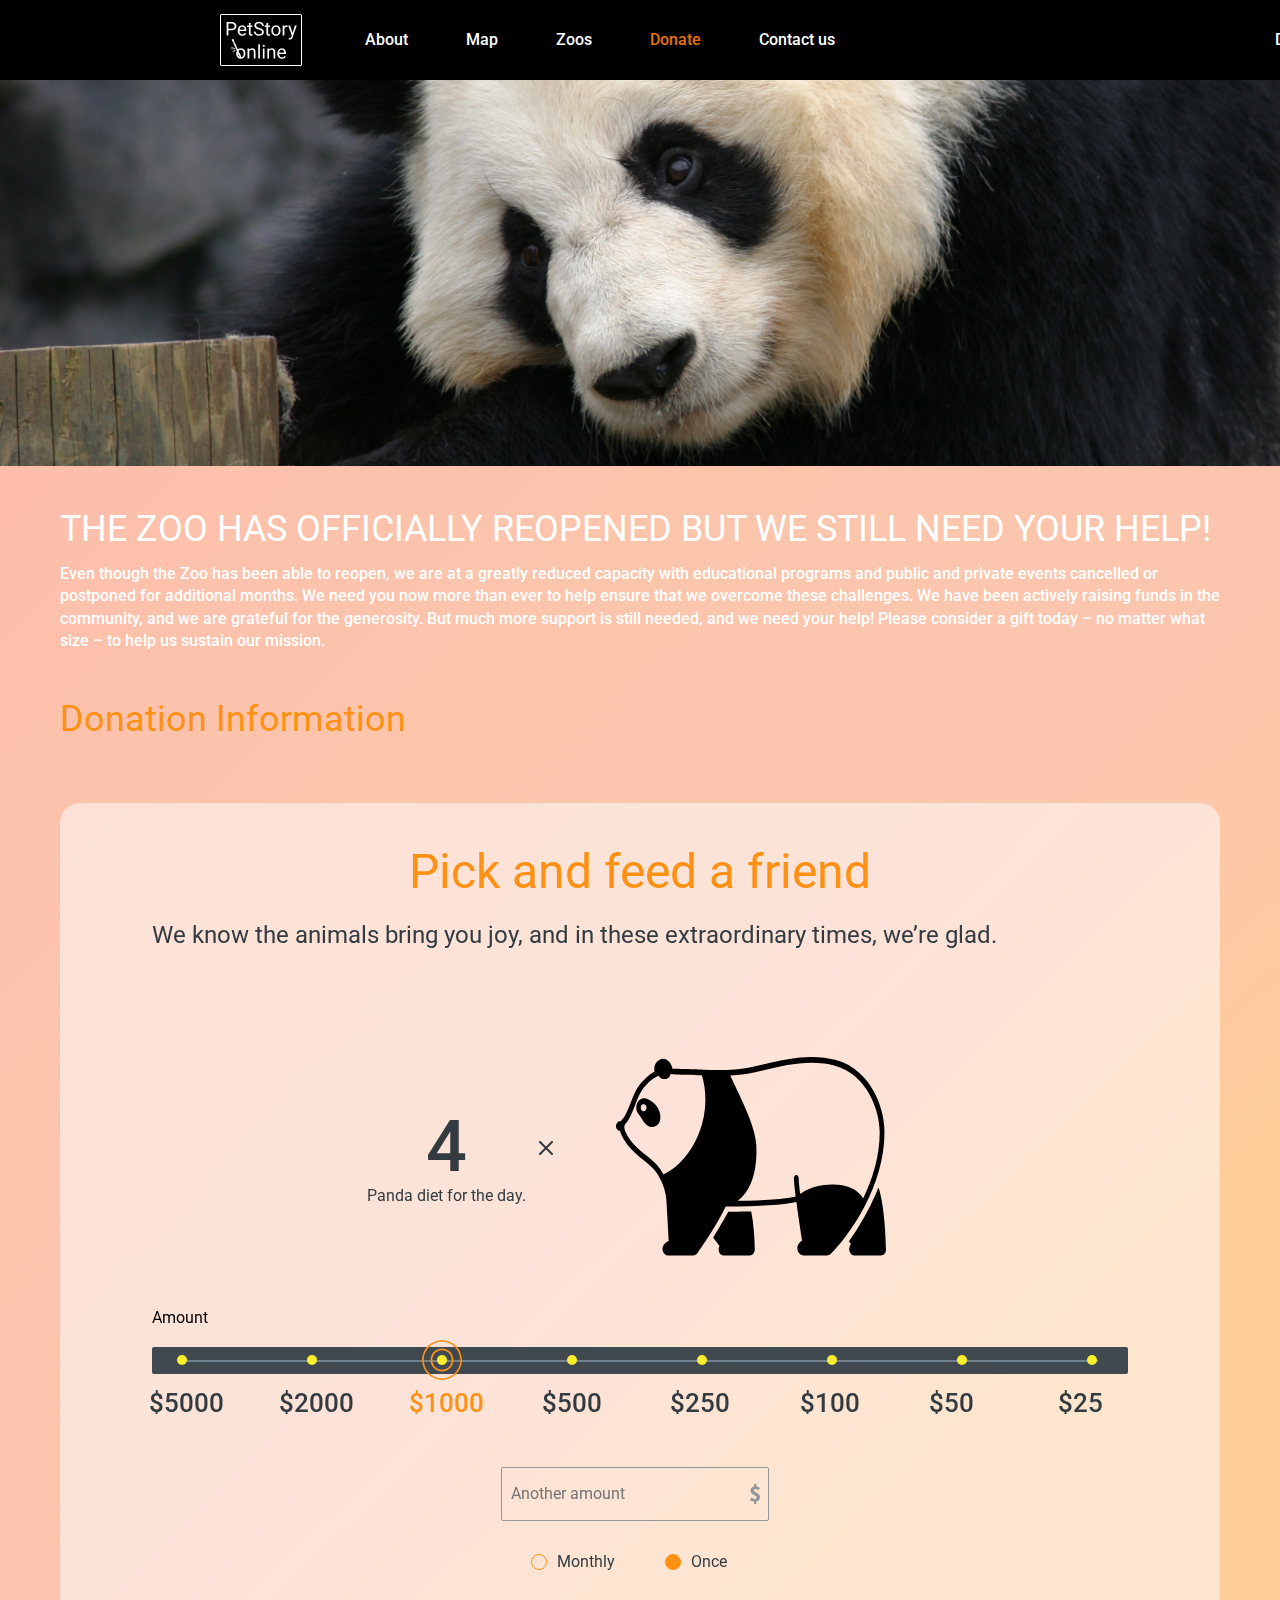
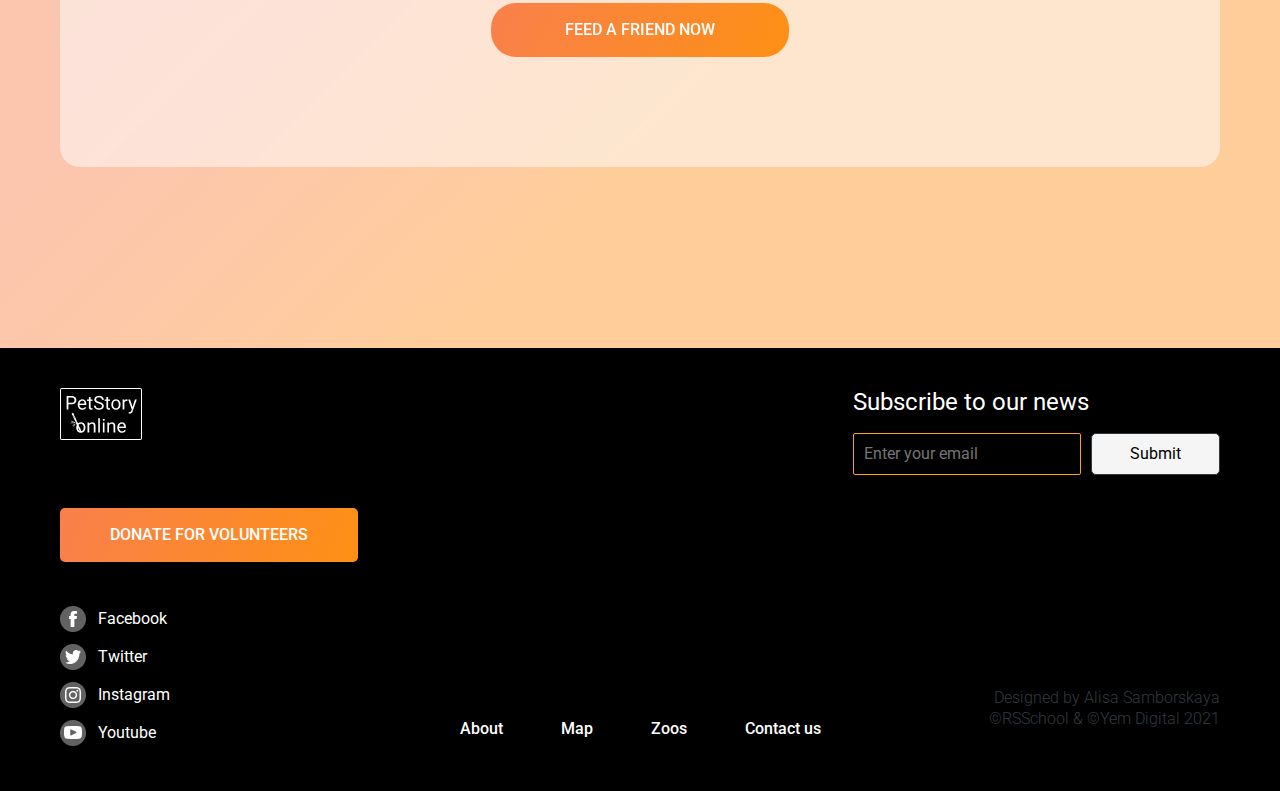
==== commit 2593918b: "fix: submit button" ====
--- a/pages/donate/index.html
+++ b/pages/donate/index.html
@@ -25,7 +25,7 @@
         <nav class="nav">
 
           <ul>
-            <li><a class="nav_link " href="index.html">About</a></li>
+            <li><a class="nav_link " href="../main/index.html">About</a></li>
             <li><a class="nav_link" href="#map">Map</a></li>
             <li><a class="nav_link" href="#zoos">Zoos</a></li>
             <li><a class="nav_link current_page" href="#">Donate</a></li>
@@ -162,9 +162,9 @@
       <div class="footer_wrapper">
         <div class="footer_left">
           <div class="logo footer_logo">
-            <a href="#">
+            <a href="../main/index.html">
               <img src="../../assets/icons/logo_footer.png" alt="PetStory logo">
-              <h1 hidden>PetStory online</h1>
+
             </a>
           </div>
           <div class="site_button button_sharp">
--- a/pages/donate/stylex.css
+++ b/pages/donate/stylex.css
@@ -923,6 +923,18 @@
 
 }
 
+/* Chrome, Safari, Edge, Opera */
+input.donate-form-input-cash::-webkit-outer-spin-button,
+input.donate-form-input-cash::-webkit-inner-spin-button {
+  -webkit-appearance: none;
+  margin: 0;
+}
+
+/* Firefox */
+input.donate-form-input-cash[type=number] {
+  -moz-appearance: textfield;
+}
+
 .donate-form-suffix {
   background: url(../../assets/icons/usd_icon.svg);
   height: 20px;
@@ -1257,12 +1269,17 @@
 }
 
 input:focus:valid {
-  border: 0.8px solid var(--green);
-}
-
-form:invalid .footer_email_btn {
-  border: 1px solid var(--green);
-  background: white;
+  border: 0.8px solid var(--orange_button_hover);
+}
+
+form:invalid input:focus~.footer_email_btn {
+  border: 1px solid var(--rad);
+  color: var(--rad)
+}
+
+form:invalid button.footer_email_btn:hover {
+  color: var(--rad);
+  background: transparent;
 }
 
 form:valid .footer_email_btn {
@@ -1273,7 +1290,12 @@
 form:valid .footer_email_btn:active {
   transform: scale(1);
   color: var(--green);
-  border: 1px solid var(--green);
+  border: 1px solid #4B9200;
+}
+
+button.footer_email_btn:hover {
+  color: green;
+  background: transparent;
 }
 
 .footer_email_btn {
@@ -1283,9 +1305,13 @@
   font-weight: 400;
   font-size: 16px;
   line-height: 140%;
-  background: var(--light_gray);
   border-radius: 5px;
   cursor: pointer;
+
+  background: whitesmoke;
+
+
+  border: 1px solid var(--black_blue);
 }
 
 
@@ -1296,6 +1322,10 @@
 }
 
 
+.footer_email_button:hover {
+  color: var(--green);
+  border: 1px solid var(--green);
+}
 
 .footer_right h4 {
   color: white;
